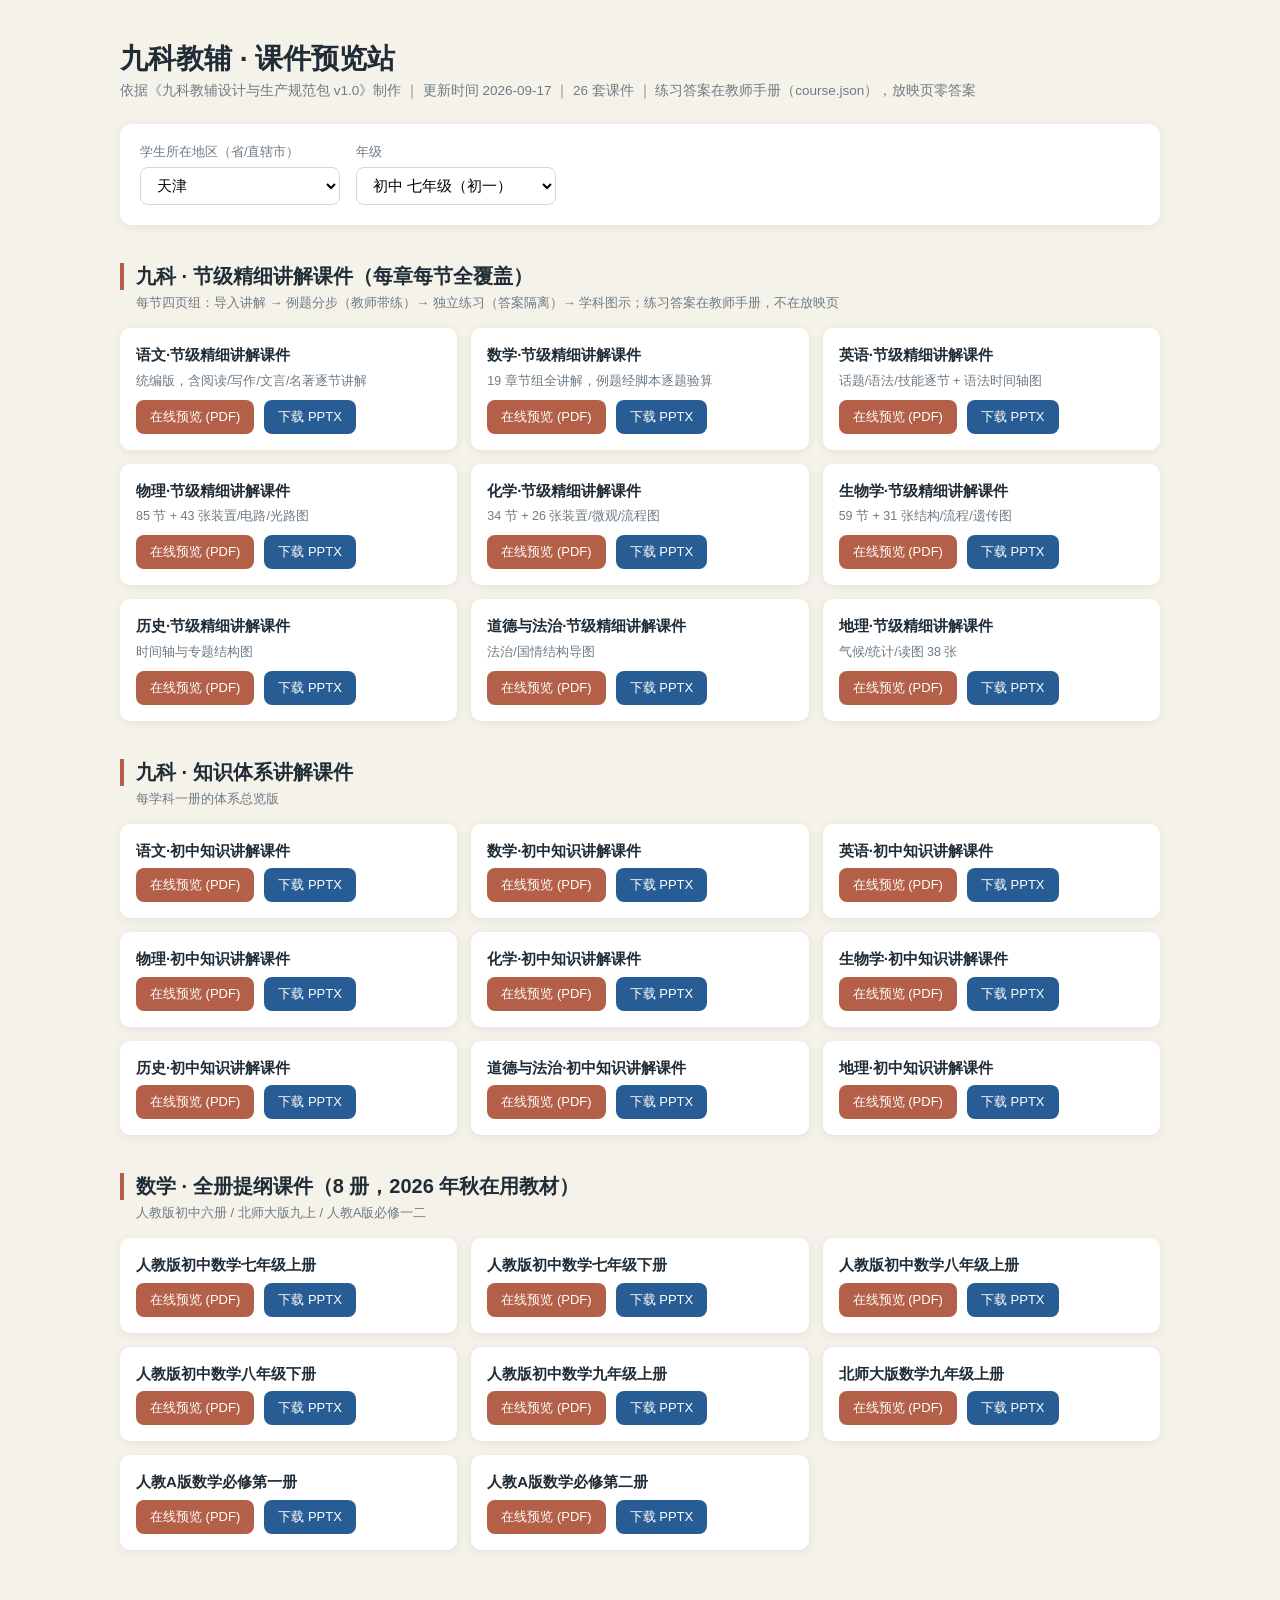
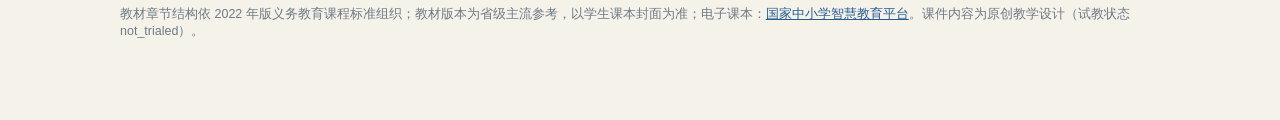
==== index.html @ 1300e270 "站点重建：26 套课件（九科节级精细 2781 页 + 知识讲解 + 数学提纲）+ 地区年级选题器" ====
<!DOCTYPE html>
<html lang="zh-CN"><head><meta charset="utf-8">
<meta name="viewport" content="width=device-width, initial-scale=1">
<title>九科教辅 · 课件预览站</title>
<style>
:root { --bg:#F5F2EA; --text:#202D37; --primary:#285C94; --accent:#B45F47; --muted:#6E7B85; --card:#fff; --line:#DDD5C6; }
* { box-sizing:border-box; }
body { margin:0; background:var(--bg); color:var(--text); font-family:"PingFang SC","Microsoft YaHei","Noto Sans CJK SC",sans-serif; }
.wrap { max-width:1080px; margin:0 auto; padding:40px 20px 80px; }
h1 { font-size:28px; margin:0 0 4px; } .note { color:var(--muted); font-size:13.5px; margin:0 0 24px; }
.sel { background:var(--card); border-radius:12px; padding:20px; box-shadow:0 2px 10px rgba(40,50,60,.08); display:flex; gap:16px; flex-wrap:wrap; align-items:flex-end; margin-bottom:8px; }
.sel label { display:block; font-size:12.5px; color:var(--muted); margin-bottom:6px; }
.sel select { padding:9px 12px; border-radius:8px; border:1px solid var(--line); font-size:14.5px; min-width:200px; background:#fff; }
#res { margin-top:22px; }
.verbox { background:#fff; border-radius:12px; padding:18px 20px; box-shadow:0 2px 10px rgba(40,50,60,.08); margin-bottom:18px; }
.verbox h3 { margin:0 0 10px; font-size:16px; color:var(--primary); }
.verbox table { width:100%; border-collapse:collapse; font-size:14px; }
.verbox td { padding:7px 8px; border-top:1px solid #EEE8DA; vertical-align:top; }
.verbox td:first-child { color:var(--muted); width:110px; white-space:nowrap; }
.warn { background:#F2E3DC; border-radius:10px; padding:12px 16px; font-size:13px; margin:0 0 18px; color:#7A4A38; }
h2 { font-size:20px; margin:38px 0 4px; padding-left:12px; border-left:4px solid var(--accent); }
p.sub { color:var(--muted); font-size:13px; margin:4px 0 16px 16px; }
.grid { display:grid; grid-template-columns:repeat(auto-fill,minmax(300px,1fr)); gap:14px; }
.card { background:var(--card); border-radius:10px; padding:16px; box-shadow:0 2px 10px rgba(40,50,60,.08); }
.t { font-weight:700; font-size:15px; line-height:1.5; margin-bottom:6px; }
.d { color:var(--muted); font-size:12.5px; margin-bottom:10px; }
.actions { display:flex; gap:10px; flex-wrap:wrap; }
.btn { display:inline-block; padding:8px 14px; border-radius:8px; font-size:13px; text-decoration:none; background:var(--primary); color:#fff; }
.btn.preview { background:var(--accent); }
.btn:hover { opacity:.88; }
footer { margin-top:56px; color:var(--muted); font-size:12.5px; }
a { color:var(--primary); }
</style></head><body><div class="wrap">
<h1>九科教辅 · 课件预览站</h1>
<p class="note">依据《九科教辅设计与生产规范包 v1.0》制作 ｜ 更新时间 2026-09-17 ｜ 26 套课件 ｜ 练习答案在教师手册（course.json），放映页零答案</p>

<div class="sel">
  <div><label>学生所在地区（省/直辖市）</label><select id="prov"><option>天津</option><option>河北</option><option>河南</option><option>山西</option><option>内蒙古</option><option>辽宁</option><option>吉林</option><option>黑龙江</option><option>安徽</option><option>福建</option><option>江西</option><option>湖北</option><option>湖南</option><option>广西</option><option>海南</option><option>重庆</option><option>贵州</option><option>云南</option><option>西藏</option><option>甘肃</option><option>青海</option><option>宁夏</option><option>新疆</option><option>北京</option><option>上海</option><option>江苏</option><option>浙江</option><option>广东</option><option>山东</option><option>四川</option><option>陕西</option></select></div>
  <div><label>年级</label><select id="grade"><option value="m7">初中 七年级（初一）</option><option value="m8">初中 八年级（初二）</option><option value="m9">初中 九年级（初三）</option><option value="h10">高中 高一</option><option value="h11">高中 高二</option><option value="h12">高中 高三</option><option value="p1">小学 一年级</option><option value="p2">小学 二年级</option><option value="p3">小学 三年级</option><option value="p4">小学 四年级</option><option value="p5">小学 五年级</option><option value="p6">小学 六年级</option></select></div>
</div>
<div id="res"></div>

<h2>九科 · 节级精细讲解课件（每章每节全覆盖）</h2><p class='sub'>每节四页组：导入讲解 → 例题分步（教师带练）→ 独立练习（答案隔离）→ 学科图示；练习答案在教师手册，不在放映页</p><div class="grid"><div class="card"><div class="t">语文·节级精细讲解课件</div><div class="d">统编版，含阅读/写作/文言/名著逐节讲解</div><div class="actions"><a class="btn preview" href="pdf/%E8%AF%AD%E6%96%87%C2%B7%E8%8A%82%E7%BA%A7%E7%B2%BE%E7%BB%86%E8%AE%B2%E8%A7%A3%E8%AF%BE%E4%BB%B6.pdf" target="_blank" rel="noopener">在线预览 (PDF)</a><a class="btn" href="pptx/%E8%AF%AD%E6%96%87%C2%B7%E8%8A%82%E7%BA%A7%E7%B2%BE%E7%BB%86%E8%AE%B2%E8%A7%A3%E8%AF%BE%E4%BB%B6.pptx">下载 PPTX</a></div></div><div class="card"><div class="t">数学·节级精细讲解课件</div><div class="d">19 章节组全讲解，例题经脚本逐题验算</div><div class="actions"><a class="btn preview" href="pdf/%E6%95%B0%E5%AD%A6%C2%B7%E8%8A%82%E7%BA%A7%E7%B2%BE%E7%BB%86%E8%AE%B2%E8%A7%A3%E8%AF%BE%E4%BB%B6.pdf" target="_blank" rel="noopener">在线预览 (PDF)</a><a class="btn" href="pptx/%E6%95%B0%E5%AD%A6%C2%B7%E8%8A%82%E7%BA%A7%E7%B2%BE%E7%BB%86%E8%AE%B2%E8%A7%A3%E8%AF%BE%E4%BB%B6.pptx">下载 PPTX</a></div></div><div class="card"><div class="t">英语·节级精细讲解课件</div><div class="d">话题/语法/技能逐节 + 语法时间轴图</div><div class="actions"><a class="btn preview" href="pdf/%E8%8B%B1%E8%AF%AD%C2%B7%E8%8A%82%E7%BA%A7%E7%B2%BE%E7%BB%86%E8%AE%B2%E8%A7%A3%E8%AF%BE%E4%BB%B6.pdf" target="_blank" rel="noopener">在线预览 (PDF)</a><a class="btn" href="pptx/%E8%8B%B1%E8%AF%AD%C2%B7%E8%8A%82%E7%BA%A7%E7%B2%BE%E7%BB%86%E8%AE%B2%E8%A7%A3%E8%AF%BE%E4%BB%B6.pptx">下载 PPTX</a></div></div><div class="card"><div class="t">物理·节级精细讲解课件</div><div class="d">85 节 + 43 张装置/电路/光路图</div><div class="actions"><a class="btn preview" href="pdf/%E7%89%A9%E7%90%86%C2%B7%E8%8A%82%E7%BA%A7%E7%B2%BE%E7%BB%86%E8%AE%B2%E8%A7%A3%E8%AF%BE%E4%BB%B6.pdf" target="_blank" rel="noopener">在线预览 (PDF)</a><a class="btn" href="pptx/%E7%89%A9%E7%90%86%C2%B7%E8%8A%82%E7%BA%A7%E7%B2%BE%E7%BB%86%E8%AE%B2%E8%A7%A3%E8%AF%BE%E4%BB%B6.pptx">下载 PPTX</a></div></div><div class="card"><div class="t">化学·节级精细讲解课件</div><div class="d">34 节 + 26 张装置/微观/流程图</div><div class="actions"><a class="btn preview" href="pdf/%E5%8C%96%E5%AD%A6%C2%B7%E8%8A%82%E7%BA%A7%E7%B2%BE%E7%BB%86%E8%AE%B2%E8%A7%A3%E8%AF%BE%E4%BB%B6.pdf" target="_blank" rel="noopener">在线预览 (PDF)</a><a class="btn" href="pptx/%E5%8C%96%E5%AD%A6%C2%B7%E8%8A%82%E7%BA%A7%E7%B2%BE%E7%BB%86%E8%AE%B2%E8%A7%A3%E8%AF%BE%E4%BB%B6.pptx">下载 PPTX</a></div></div><div class="card"><div class="t">生物学·节级精细讲解课件</div><div class="d">59 节 + 31 张结构/流程/遗传图</div><div class="actions"><a class="btn preview" href="pdf/%E7%94%9F%E7%89%A9%E5%AD%A6%C2%B7%E8%8A%82%E7%BA%A7%E7%B2%BE%E7%BB%86%E8%AE%B2%E8%A7%A3%E8%AF%BE%E4%BB%B6.pdf" target="_blank" rel="noopener">在线预览 (PDF)</a><a class="btn" href="pptx/%E7%94%9F%E7%89%A9%E5%AD%A6%C2%B7%E8%8A%82%E7%BA%A7%E7%B2%BE%E7%BB%86%E8%AE%B2%E8%A7%A3%E8%AF%BE%E4%BB%B6.pptx">下载 PPTX</a></div></div><div class="card"><div class="t">历史·节级精细讲解课件</div><div class="d">时间轴与专题结构图</div><div class="actions"><a class="btn preview" href="pdf/%E5%8E%86%E5%8F%B2%C2%B7%E8%8A%82%E7%BA%A7%E7%B2%BE%E7%BB%86%E8%AE%B2%E8%A7%A3%E8%AF%BE%E4%BB%B6.pdf" target="_blank" rel="noopener">在线预览 (PDF)</a><a class="btn" href="pptx/%E5%8E%86%E5%8F%B2%C2%B7%E8%8A%82%E7%BA%A7%E7%B2%BE%E7%BB%86%E8%AE%B2%E8%A7%A3%E8%AF%BE%E4%BB%B6.pptx">下载 PPTX</a></div></div><div class="card"><div class="t">道德与法治·节级精细讲解课件</div><div class="d">法治/国情结构导图</div><div class="actions"><a class="btn preview" href="pdf/%E9%81%93%E5%BE%B7%E4%B8%8E%E6%B3%95%E6%B2%BB%C2%B7%E8%8A%82%E7%BA%A7%E7%B2%BE%E7%BB%86%E8%AE%B2%E8%A7%A3%E8%AF%BE%E4%BB%B6.pdf" target="_blank" rel="noopener">在线预览 (PDF)</a><a class="btn" href="pptx/%E9%81%93%E5%BE%B7%E4%B8%8E%E6%B3%95%E6%B2%BB%C2%B7%E8%8A%82%E7%BA%A7%E7%B2%BE%E7%BB%86%E8%AE%B2%E8%A7%A3%E8%AF%BE%E4%BB%B6.pptx">下载 PPTX</a></div></div><div class="card"><div class="t">地理·节级精细讲解课件</div><div class="d">气候/统计/读图 38 张</div><div class="actions"><a class="btn preview" href="pdf/%E5%9C%B0%E7%90%86%C2%B7%E8%8A%82%E7%BA%A7%E7%B2%BE%E7%BB%86%E8%AE%B2%E8%A7%A3%E8%AF%BE%E4%BB%B6.pdf" target="_blank" rel="noopener">在线预览 (PDF)</a><a class="btn" href="pptx/%E5%9C%B0%E7%90%86%C2%B7%E8%8A%82%E7%BA%A7%E7%B2%BE%E7%BB%86%E8%AE%B2%E8%A7%A3%E8%AF%BE%E4%BB%B6.pptx">下载 PPTX</a></div></div></div>
<h2>九科 · 知识体系讲解课件</h2><p class='sub'>每学科一册的体系总览版</p><div class="grid"><div class="card"><div class="t">语文·初中知识讲解课件</div><div class="actions"><a class="btn preview" href="pdf/%E8%AF%AD%E6%96%87%C2%B7%E5%88%9D%E4%B8%AD%E7%9F%A5%E8%AF%86%E8%AE%B2%E8%A7%A3%E8%AF%BE%E4%BB%B6.pdf" target="_blank" rel="noopener">在线预览 (PDF)</a><a class="btn" href="pptx/%E8%AF%AD%E6%96%87%C2%B7%E5%88%9D%E4%B8%AD%E7%9F%A5%E8%AF%86%E8%AE%B2%E8%A7%A3%E8%AF%BE%E4%BB%B6.pptx">下载 PPTX</a></div></div><div class="card"><div class="t">数学·初中知识讲解课件</div><div class="actions"><a class="btn preview" href="pdf/%E6%95%B0%E5%AD%A6%C2%B7%E5%88%9D%E4%B8%AD%E7%9F%A5%E8%AF%86%E8%AE%B2%E8%A7%A3%E8%AF%BE%E4%BB%B6.pdf" target="_blank" rel="noopener">在线预览 (PDF)</a><a class="btn" href="pptx/%E6%95%B0%E5%AD%A6%C2%B7%E5%88%9D%E4%B8%AD%E7%9F%A5%E8%AF%86%E8%AE%B2%E8%A7%A3%E8%AF%BE%E4%BB%B6.pptx">下载 PPTX</a></div></div><div class="card"><div class="t">英语·初中知识讲解课件</div><div class="actions"><a class="btn preview" href="pdf/%E8%8B%B1%E8%AF%AD%C2%B7%E5%88%9D%E4%B8%AD%E7%9F%A5%E8%AF%86%E8%AE%B2%E8%A7%A3%E8%AF%BE%E4%BB%B6.pdf" target="_blank" rel="noopener">在线预览 (PDF)</a><a class="btn" href="pptx/%E8%8B%B1%E8%AF%AD%C2%B7%E5%88%9D%E4%B8%AD%E7%9F%A5%E8%AF%86%E8%AE%B2%E8%A7%A3%E8%AF%BE%E4%BB%B6.pptx">下载 PPTX</a></div></div><div class="card"><div class="t">物理·初中知识讲解课件</div><div class="actions"><a class="btn preview" href="pdf/%E7%89%A9%E7%90%86%C2%B7%E5%88%9D%E4%B8%AD%E7%9F%A5%E8%AF%86%E8%AE%B2%E8%A7%A3%E8%AF%BE%E4%BB%B6.pdf" target="_blank" rel="noopener">在线预览 (PDF)</a><a class="btn" href="pptx/%E7%89%A9%E7%90%86%C2%B7%E5%88%9D%E4%B8%AD%E7%9F%A5%E8%AF%86%E8%AE%B2%E8%A7%A3%E8%AF%BE%E4%BB%B6.pptx">下载 PPTX</a></div></div><div class="card"><div class="t">化学·初中知识讲解课件</div><div class="actions"><a class="btn preview" href="pdf/%E5%8C%96%E5%AD%A6%C2%B7%E5%88%9D%E4%B8%AD%E7%9F%A5%E8%AF%86%E8%AE%B2%E8%A7%A3%E8%AF%BE%E4%BB%B6.pdf" target="_blank" rel="noopener">在线预览 (PDF)</a><a class="btn" href="pptx/%E5%8C%96%E5%AD%A6%C2%B7%E5%88%9D%E4%B8%AD%E7%9F%A5%E8%AF%86%E8%AE%B2%E8%A7%A3%E8%AF%BE%E4%BB%B6.pptx">下载 PPTX</a></div></div><div class="card"><div class="t">生物学·初中知识讲解课件</div><div class="actions"><a class="btn preview" href="pdf/%E7%94%9F%E7%89%A9%E5%AD%A6%C2%B7%E5%88%9D%E4%B8%AD%E7%9F%A5%E8%AF%86%E8%AE%B2%E8%A7%A3%E8%AF%BE%E4%BB%B6.pdf" target="_blank" rel="noopener">在线预览 (PDF)</a><a class="btn" href="pptx/%E7%94%9F%E7%89%A9%E5%AD%A6%C2%B7%E5%88%9D%E4%B8%AD%E7%9F%A5%E8%AF%86%E8%AE%B2%E8%A7%A3%E8%AF%BE%E4%BB%B6.pptx">下载 PPTX</a></div></div><div class="card"><div class="t">历史·初中知识讲解课件</div><div class="actions"><a class="btn preview" href="pdf/%E5%8E%86%E5%8F%B2%C2%B7%E5%88%9D%E4%B8%AD%E7%9F%A5%E8%AF%86%E8%AE%B2%E8%A7%A3%E8%AF%BE%E4%BB%B6.pdf" target="_blank" rel="noopener">在线预览 (PDF)</a><a class="btn" href="pptx/%E5%8E%86%E5%8F%B2%C2%B7%E5%88%9D%E4%B8%AD%E7%9F%A5%E8%AF%86%E8%AE%B2%E8%A7%A3%E8%AF%BE%E4%BB%B6.pptx">下载 PPTX</a></div></div><div class="card"><div class="t">道德与法治·初中知识讲解课件</div><div class="actions"><a class="btn preview" href="pdf/%E9%81%93%E5%BE%B7%E4%B8%8E%E6%B3%95%E6%B2%BB%C2%B7%E5%88%9D%E4%B8%AD%E7%9F%A5%E8%AF%86%E8%AE%B2%E8%A7%A3%E8%AF%BE%E4%BB%B6.pdf" target="_blank" rel="noopener">在线预览 (PDF)</a><a class="btn" href="pptx/%E9%81%93%E5%BE%B7%E4%B8%8E%E6%B3%95%E6%B2%BB%C2%B7%E5%88%9D%E4%B8%AD%E7%9F%A5%E8%AF%86%E8%AE%B2%E8%A7%A3%E8%AF%BE%E4%BB%B6.pptx">下载 PPTX</a></div></div><div class="card"><div class="t">地理·初中知识讲解课件</div><div class="actions"><a class="btn preview" href="pdf/%E5%9C%B0%E7%90%86%C2%B7%E5%88%9D%E4%B8%AD%E7%9F%A5%E8%AF%86%E8%AE%B2%E8%A7%A3%E8%AF%BE%E4%BB%B6.pdf" target="_blank" rel="noopener">在线预览 (PDF)</a><a class="btn" href="pptx/%E5%9C%B0%E7%90%86%C2%B7%E5%88%9D%E4%B8%AD%E7%9F%A5%E8%AF%86%E8%AE%B2%E8%A7%A3%E8%AF%BE%E4%BB%B6.pptx">下载 PPTX</a></div></div></div>
<h2>数学 · 全册提纲课件（8 册，2026 年秋在用教材）</h2><p class='sub'>人教版初中六册 / 北师大版九上 / 人教A版必修一二</p><div class="grid"><div class="card"><div class="t">人教版初中数学七年级上册</div><div class="actions"><a class="btn preview" href="pdf/%E4%BA%BA%E6%95%99%E7%89%88%E5%88%9D%E4%B8%AD%E6%95%B0%E5%AD%A6%E4%B8%83%E5%B9%B4%E7%BA%A7%E4%B8%8A%E5%86%8C.pdf" target="_blank" rel="noopener">在线预览 (PDF)</a><a class="btn" href="pptx/%E4%BA%BA%E6%95%99%E7%89%88%E5%88%9D%E4%B8%AD%E6%95%B0%E5%AD%A6%E4%B8%83%E5%B9%B4%E7%BA%A7%E4%B8%8A%E5%86%8C.pptx">下载 PPTX</a></div></div><div class="card"><div class="t">人教版初中数学七年级下册</div><div class="actions"><a class="btn preview" href="pdf/%E4%BA%BA%E6%95%99%E7%89%88%E5%88%9D%E4%B8%AD%E6%95%B0%E5%AD%A6%E4%B8%83%E5%B9%B4%E7%BA%A7%E4%B8%8B%E5%86%8C.pdf" target="_blank" rel="noopener">在线预览 (PDF)</a><a class="btn" href="pptx/%E4%BA%BA%E6%95%99%E7%89%88%E5%88%9D%E4%B8%AD%E6%95%B0%E5%AD%A6%E4%B8%83%E5%B9%B4%E7%BA%A7%E4%B8%8B%E5%86%8C.pptx">下载 PPTX</a></div></div><div class="card"><div class="t">人教版初中数学八年级上册</div><div class="actions"><a class="btn preview" href="pdf/%E4%BA%BA%E6%95%99%E7%89%88%E5%88%9D%E4%B8%AD%E6%95%B0%E5%AD%A6%E5%85%AB%E5%B9%B4%E7%BA%A7%E4%B8%8A%E5%86%8C.pdf" target="_blank" rel="noopener">在线预览 (PDF)</a><a class="btn" href="pptx/%E4%BA%BA%E6%95%99%E7%89%88%E5%88%9D%E4%B8%AD%E6%95%B0%E5%AD%A6%E5%85%AB%E5%B9%B4%E7%BA%A7%E4%B8%8A%E5%86%8C.pptx">下载 PPTX</a></div></div><div class="card"><div class="t">人教版初中数学八年级下册</div><div class="actions"><a class="btn preview" href="pdf/%E4%BA%BA%E6%95%99%E7%89%88%E5%88%9D%E4%B8%AD%E6%95%B0%E5%AD%A6%E5%85%AB%E5%B9%B4%E7%BA%A7%E4%B8%8B%E5%86%8C.pdf" target="_blank" rel="noopener">在线预览 (PDF)</a><a class="btn" href="pptx/%E4%BA%BA%E6%95%99%E7%89%88%E5%88%9D%E4%B8%AD%E6%95%B0%E5%AD%A6%E5%85%AB%E5%B9%B4%E7%BA%A7%E4%B8%8B%E5%86%8C.pptx">下载 PPTX</a></div></div><div class="card"><div class="t">人教版初中数学九年级上册</div><div class="actions"><a class="btn preview" href="pdf/%E4%BA%BA%E6%95%99%E7%89%88%E5%88%9D%E4%B8%AD%E6%95%B0%E5%AD%A6%E4%B9%9D%E5%B9%B4%E7%BA%A7%E4%B8%8A%E5%86%8C.pdf" target="_blank" rel="noopener">在线预览 (PDF)</a><a class="btn" href="pptx/%E4%BA%BA%E6%95%99%E7%89%88%E5%88%9D%E4%B8%AD%E6%95%B0%E5%AD%A6%E4%B9%9D%E5%B9%B4%E7%BA%A7%E4%B8%8A%E5%86%8C.pptx">下载 PPTX</a></div></div><div class="card"><div class="t">北师大版数学九年级上册</div><div class="actions"><a class="btn preview" href="pdf/%E5%8C%97%E5%B8%88%E5%A4%A7%E7%89%88%E6%95%B0%E5%AD%A6%E4%B9%9D%E5%B9%B4%E7%BA%A7%E4%B8%8A%E5%86%8C.pdf" target="_blank" rel="noopener">在线预览 (PDF)</a><a class="btn" href="pptx/%E5%8C%97%E5%B8%88%E5%A4%A7%E7%89%88%E6%95%B0%E5%AD%A6%E4%B9%9D%E5%B9%B4%E7%BA%A7%E4%B8%8A%E5%86%8C.pptx">下载 PPTX</a></div></div><div class="card"><div class="t">人教A版数学必修第一册</div><div class="actions"><a class="btn preview" href="pdf/%E4%BA%BA%E6%95%99A%E7%89%88%E6%95%B0%E5%AD%A6%E5%BF%85%E4%BF%AE%E7%AC%AC%E4%B8%80%E5%86%8C.pdf" target="_blank" rel="noopener">在线预览 (PDF)</a><a class="btn" href="pptx/%E4%BA%BA%E6%95%99A%E7%89%88%E6%95%B0%E5%AD%A6%E5%BF%85%E4%BF%AE%E7%AC%AC%E4%B8%80%E5%86%8C.pptx">下载 PPTX</a></div></div><div class="card"><div class="t">人教A版数学必修第二册</div><div class="actions"><a class="btn preview" href="pdf/%E4%BA%BA%E6%95%99A%E7%89%88%E6%95%B0%E5%AD%A6%E5%BF%85%E4%BF%AE%E7%AC%AC%E4%BA%8C%E5%86%8C.pdf" target="_blank" rel="noopener">在线预览 (PDF)</a><a class="btn" href="pptx/%E4%BA%BA%E6%95%99A%E7%89%88%E6%95%B0%E5%AD%A6%E5%BF%85%E4%BF%AE%E7%AC%AC%E4%BA%8C%E5%86%8C.pptx">下载 PPTX</a></div></div></div>

<footer>教材章节结构依 2022 年版义务教育课程标准组织；教材版本为省级主流参考，以学生课本封面为准；电子课本：<a href="https://basic.smartedu.cn/tchMaterial" target="_blank" rel="noopener">国家中小学智慧教育平台</a>。课件内容为原创教学设计（试教状态 not_trialed）。</footer>

<script>
const RDATA = {"天津": {"v": "人教版"}, "河北": {"v": "人教版"}, "河南": {"v": "人教版"}, "山西": {"v": "人教版"}, "内蒙古": {"v": "人教版"}, "辽宁": {"v": "人教版"}, "吉林": {"v": "人教版"}, "黑龙江": {"v": "人教版"}, "安徽": {"v": "人教版"}, "福建": {"v": "人教版"}, "江西": {"v": "人教版"}, "湖北": {"v": "人教版"}, "湖南": {"v": "人教版"}, "广西": {"v": "人教版"}, "海南": {"v": "人教版"}, "重庆": {"v": "人教版"}, "贵州": {"v": "人教版"}, "云南": {"v": "人教版"}, "西藏": {"v": "人教版"}, "甘肃": {"v": "人教版"}, "青海": {"v": "人教版"}, "宁夏": {"v": "人教版"}, "新疆": {"v": "人教版"}, "北京": {"v": "人教版为主，部分区用北京版", "e": "北京版/外研版为主"}, "上海": {"v": "沪编版（五四制）", "e": "沪教版/上外版", "special": "上海全市五四学制、教材自成体系（沪编课本经国家审核），物化生内容并入综合科学类课本", "grade_note": "上海年级称预备年级（六）、初一（七）、初二（八）、初三（九）"}, "江苏": {"v": "苏科版", "e": "译林版", "p": "苏科版", "c": "沪教版", "b": "苏教版", "g": "人教版", "hs": "高中数学苏教版、英语译林版为主"}, "浙江": {"v": "浙教版", "e": "人教版/外研版", "special": "浙江初中设综合《科学》（浙教版），物理·化学·生物并入科学；《历史与社会》含地理内容"}, "广东": {"v": "人教版", "e": "人教版/外研版", "p": "沪科粤教版", "c": "科粤版", "hs": "高中物理粤教版为主"}, "山东": {"v": "人教版/青岛版（地市有差异）", "e": "人教版（五四制地市用鲁教版）", "p": "人教版（五四制地市用鲁科版）", "c": "人教版（五四制地市用鲁教版）", "w54": "青岛、烟台、威海等地市部分实行五四学制", "hs": "高中人教A版/鲁科版为主"}, "四川": {"v": "人教版/北师大版（地市有差异）", "e": "人教版/科普版（原仁爱版）"}, "陕西": {"v": "人教版/北师大版", "e": "人教版/外研版"}};
function esc(x){ const d=document.createElement("div"); d.textContent=x==null?"":String(x); return d.innerHTML; }
function fmtRow(k,v){ return "<tr><td>"+esc(k)+"</td><td>"+esc(v)+"</td></tr>"; }
function render(){
  const prov=document.getElementById("prov").value;
  const grade=document.getElementById("grade").value;
  const stage=grade[0]==="m"?"初中":(grade[0]==="h"?"高中":"小学");
  const r=RDATA[prov]||{};
  const rows=[];
  rows.push(fmtRow("学段·年级", stage+" · "+document.getElementById("grade").selectedOptions[0].text));
  if(stage==="初中"){
    rows.push(fmtRow("语文", "统编版（全国统一，人民教育出版社出版）"));
    const get=(k,label)=>{ if(r[k]) rows.push(fmtRow(label,r[k])); };
    get("v","数学"); get("e","英语"); get("p","物理"); get("c","化学"); get("b","生物学");
    rows.push(fmtRow("历史","统编版（全国统一）"));
    rows.push(fmtRow("道德与法治","统编版（全国统一）"));
    if(r.g) get("g","地理"); else rows.push(fmtRow("地理","人教版/湘教版等（七、八年级开设）"));
  } else if(stage==="高中"){
    rows.push(fmtRow("语文/思想政治/历史","统编版（全国统一）"));
    rows.push(fmtRow("数学", (r.hs? String(r.hs).replace("高中：","") : "人教A版为主")));
    rows.push(fmtRow("英语/物理/化学/生物/地理", "人教版为主，部分省份用外研/鲁科/粤教等——以学校课本为准"));
  } else {
    rows.push(fmtRow("语文/道德与法治","统编版（全国统一）"));
    rows.push(fmtRow("数学","人教/北师大/苏教/青岛/冀教/北京/西南大学等版本因省而异"));
    rows.push(fmtRow("英语","三年级起开设（人教PEP/外研/译林等版本因省而异）"));
    rows.push(fmtRow("科学","教科/苏教/粤教/湘科/人教鄂教等版本因省而异"));
  }
  if(r.special) rows.push(fmtRow("特别提醒", r.special));
  if(r.w54) rows.push(fmtRow("学制提醒", r.w54));
  if(r.grade_note) rows.push(fmtRow("年级口径", r.grade_note));
  let html = '<div class="verbox"><h3>'+esc(prov)+' · '+esc(stage)+' 在用教材版本参考</h3><table>'+rows.join("")+'</table></div>';
  let extra = "";
  if(stage==="初中"){
    const v=r.v||"人教版";
    if(v.indexOf("人教")>=0) html += '<p style="margin:0 0 8px 16px;font-size:13px;color:#6E7B85">数学分册：本站有人教版七至九年级各册，与你校版本一致。</p>';
    else if(v.indexOf("北师大")>=0) html += '<p style="margin:0 0 8px 16px;font-size:13px;color:#6E7B85">数学分册：本站有北师大版九年级上册。</p>';
    else html += '<div class="warn">提示：'+esc(prov)+'初中数学主流为'+esc(v)+'，与本站人教版分册不同。知识点一致、章节顺序有差异，可先用人教版讲解课件对照调整；对应版本可按需补制。</div>';
    extra = "";
  } else if(stage==="高中"){
    extra = (r.hs? "<p>"+esc(String(r.hs))+"（以学校课本为准）</p>" : "<p>高中统编三科全国统一；数学等人教A版为主。</p>");
    if(grade==="h12") extra += "<p>高二高三以选择性必修为主，可按需补制；现有必修课件适用于基础回归。</p>";
  } else {
    extra = "<p>小学阶段课件可按需补制；统编语文/道德与法治全国统一；数学英语科学版本因省而异。</p>";
  }
  document.getElementById("res").innerHTML = html + '<div class="verbox"><h3>课件匹配说明</h3>'+extra+'<p style="margin:8px 0 0">全部 26 套课件见下方分区列表；所有放映页均不含练习答案。</p></div>';
  window.scrollTo({top: document.getElementById("res").offsetTop - 20, behavior: "smooth"});
}
document.getElementById("prov").addEventListener("change", render);
document.getElementById("grade").addEventListener("change", render);
</script>
</div></body></html>
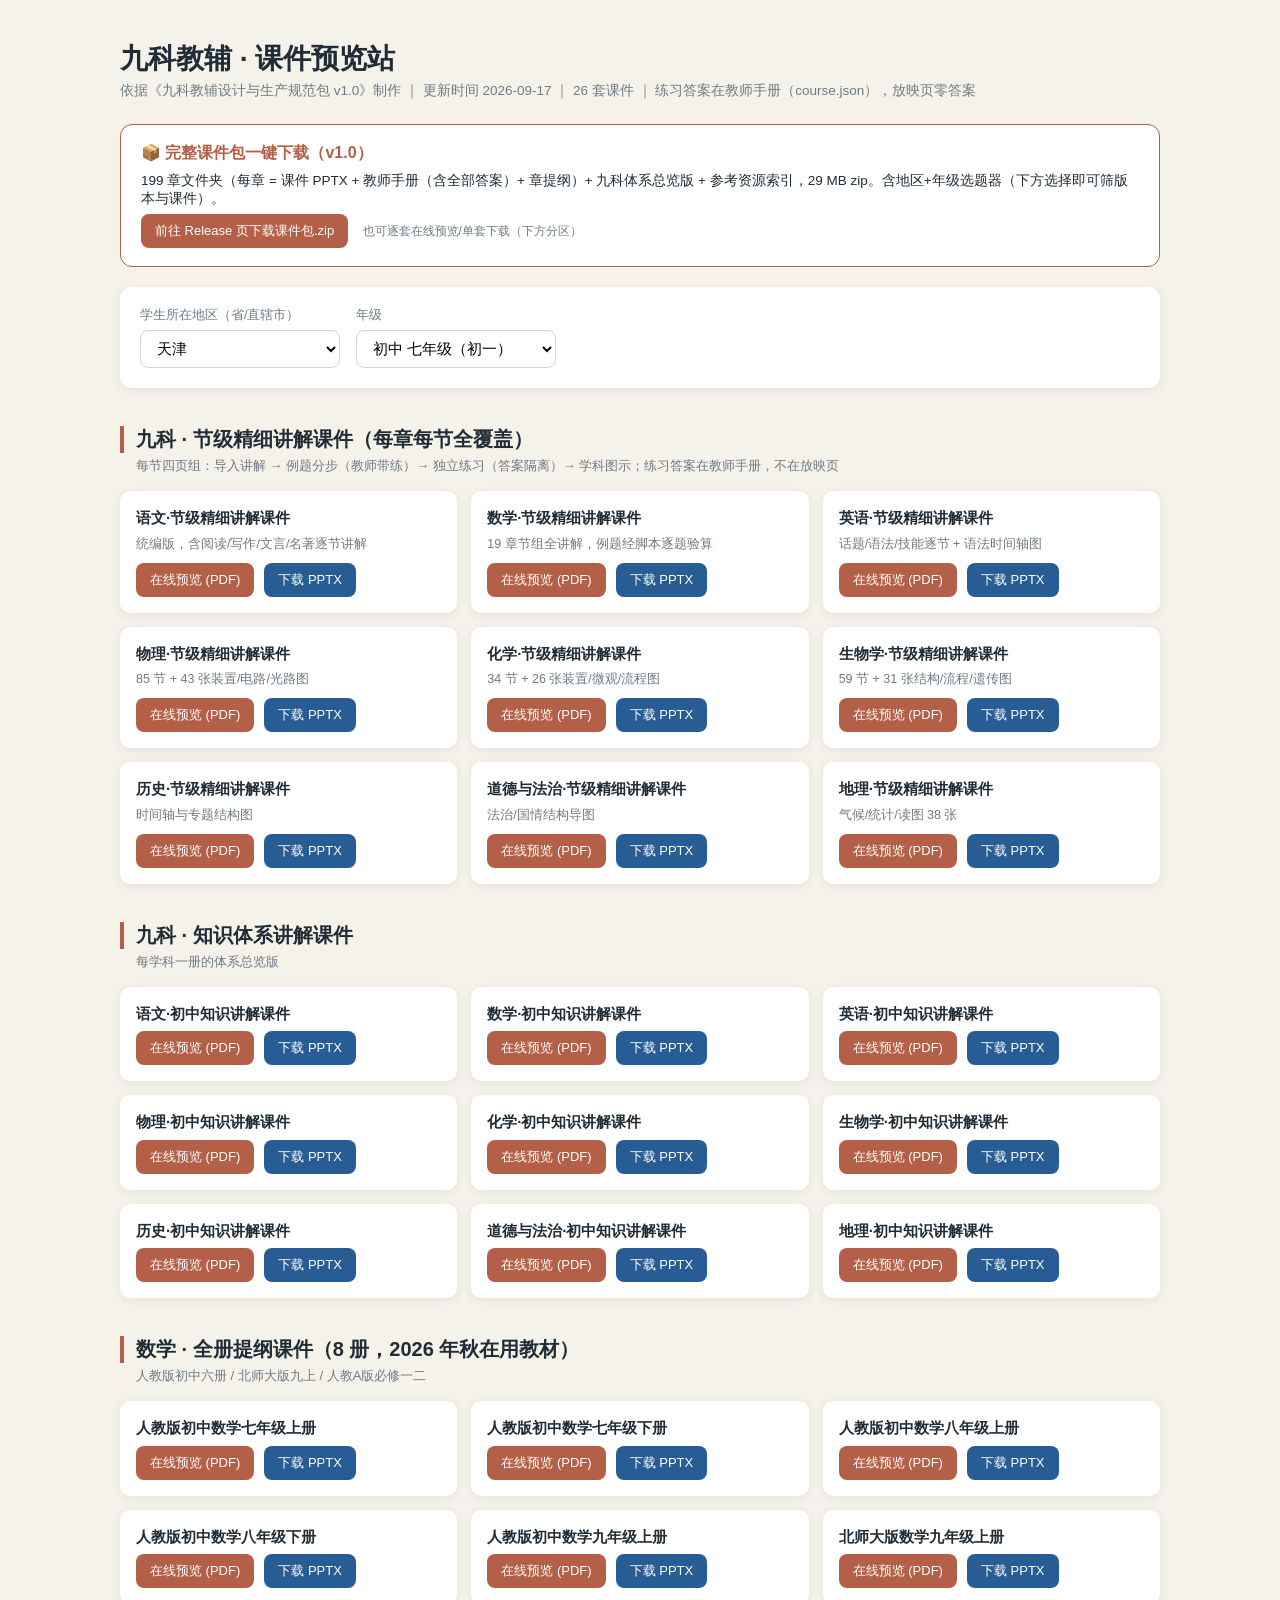
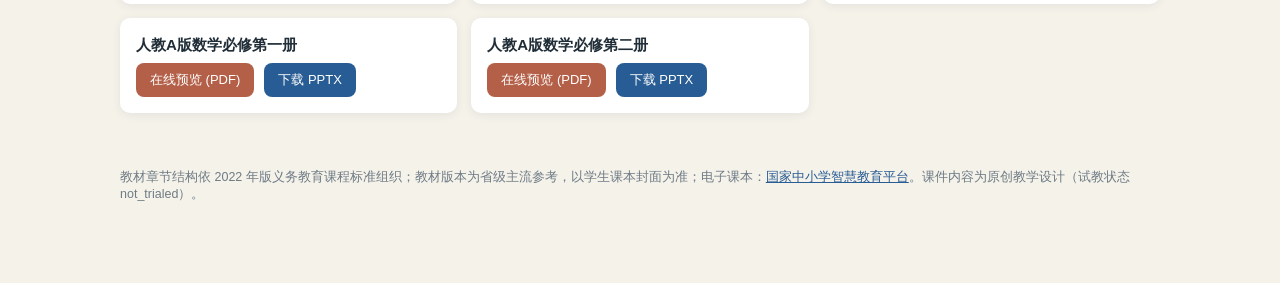
==== commit a4fdfede: "课件预览站 v2：26 套课件（九科节级精细 2256 页 + 知识讲解 + 数学提纲）+ 课件包 Release 入口 + 地区年级选题器" ====
--- a/index.html
+++ b/index.html
@@ -8,6 +8,9 @@
 body { margin:0; background:var(--bg); color:var(--text); font-family:"PingFang SC","Microsoft YaHei","Noto Sans CJK SC",sans-serif; }
 .wrap { max-width:1080px; margin:0 auto; padding:40px 20px 80px; }
 h1 { font-size:28px; margin:0 0 4px; } .note { color:var(--muted); font-size:13.5px; margin:0 0 24px; }
+.dlbox { background:#fff; border:1px solid #B45F47; border-radius:12px; padding:18px 20px; margin:0 0 20px; }
+.dlbox h3 { margin:0 0 8px; font-size:16px; color:var(--accent); }
+.dlbox p { margin:6px 0; font-size:13.5px; }
 .sel { background:var(--card); border-radius:12px; padding:20px; box-shadow:0 2px 10px rgba(40,50,60,.08); display:flex; gap:16px; flex-wrap:wrap; align-items:flex-end; margin-bottom:8px; }
 .sel label { display:block; font-size:12.5px; color:var(--muted); margin-bottom:6px; }
 .sel select { padding:9px 12px; border-radius:8px; border:1px solid var(--line); font-size:14.5px; min-width:200px; background:#fff; }
@@ -33,6 +36,13 @@
 </style></head><body><div class="wrap">
 <h1>九科教辅 · 课件预览站</h1>
 <p class="note">依据《九科教辅设计与生产规范包 v1.0》制作 ｜ 更新时间 2026-09-17 ｜ 26 套课件 ｜ 练习答案在教师手册（course.json），放映页零答案</p>
+
+<div class="dlbox">
+  <h3>📦 完整课件包一键下载（v1.0）</h3>
+  <p>199 章文件夹（每章 = 课件 PPTX + 教师手册（含全部答案）+ 章提纲）+ 九科体系总览版 + 参考资源索引，29 MB zip。含地区+年级选题器（下方选择即可筛版本与课件）。</p>
+  <a class="btn preview" href="https://github.com/vimalinx/jiajiao-courseware/releases/tag/kcb-v1.0" target="_blank" rel="noopener">前往 Release 页下载课件包.zip</a>
+  <span style="font-size:12px;color:#6E7B85;margin-left:10px">也可逐套在线预览/单套下载（下方分区）</span>
+</div>
 
 <div class="sel">
   <div><label>学生所在地区（省/直辖市）</label><select id="prov"><option>天津</option><option>河北</option><option>河南</option><option>山西</option><option>内蒙古</option><option>辽宁</option><option>吉林</option><option>黑龙江</option><option>安徽</option><option>福建</option><option>江西</option><option>湖北</option><option>湖南</option><option>广西</option><option>海南</option><option>重庆</option><option>贵州</option><option>云南</option><option>西藏</option><option>甘肃</option><option>青海</option><option>宁夏</option><option>新疆</option><option>北京</option><option>上海</option><option>江苏</option><option>浙江</option><option>广东</option><option>山东</option><option>四川</option><option>陕西</option></select></div>
@@ -81,8 +91,8 @@
   let extra = "";
   if(stage==="初中"){
     const v=r.v||"人教版";
-    if(v.indexOf("人教")>=0) html += '<p style="margin:0 0 8px 16px;font-size:13px;color:#6E7B85">数学分册：本站有人教版七至九年级各册，与你校版本一致。</p>';
-    else if(v.indexOf("北师大")>=0) html += '<p style="margin:0 0 8px 16px;font-size:13px;color:#6E7B85">数学分册：本站有北师大版九年级上册。</p>';
+    if(v.indexOf("人教")>=0) html += '<p style="margin:0 0 8px 16px;font-size:13px;color:#6E7B85">数学分册：本站有人教版七至九年级各册课件，与你校版本一致。</p>';
+    else if(v.indexOf("北师大")>=0) html += '<p style="margin:0 0 8px 16px;font-size:13px;color:#6E7B85">数学分册：本站有北师大版九年级上册课件。</p>';
     else html += '<div class="warn">提示：'+esc(prov)+'初中数学主流为'+esc(v)+'，与本站人教版分册不同。知识点一致、章节顺序有差异，可先用人教版讲解课件对照调整；对应版本可按需补制。</div>';
     extra = "";
   } else if(stage==="高中"){
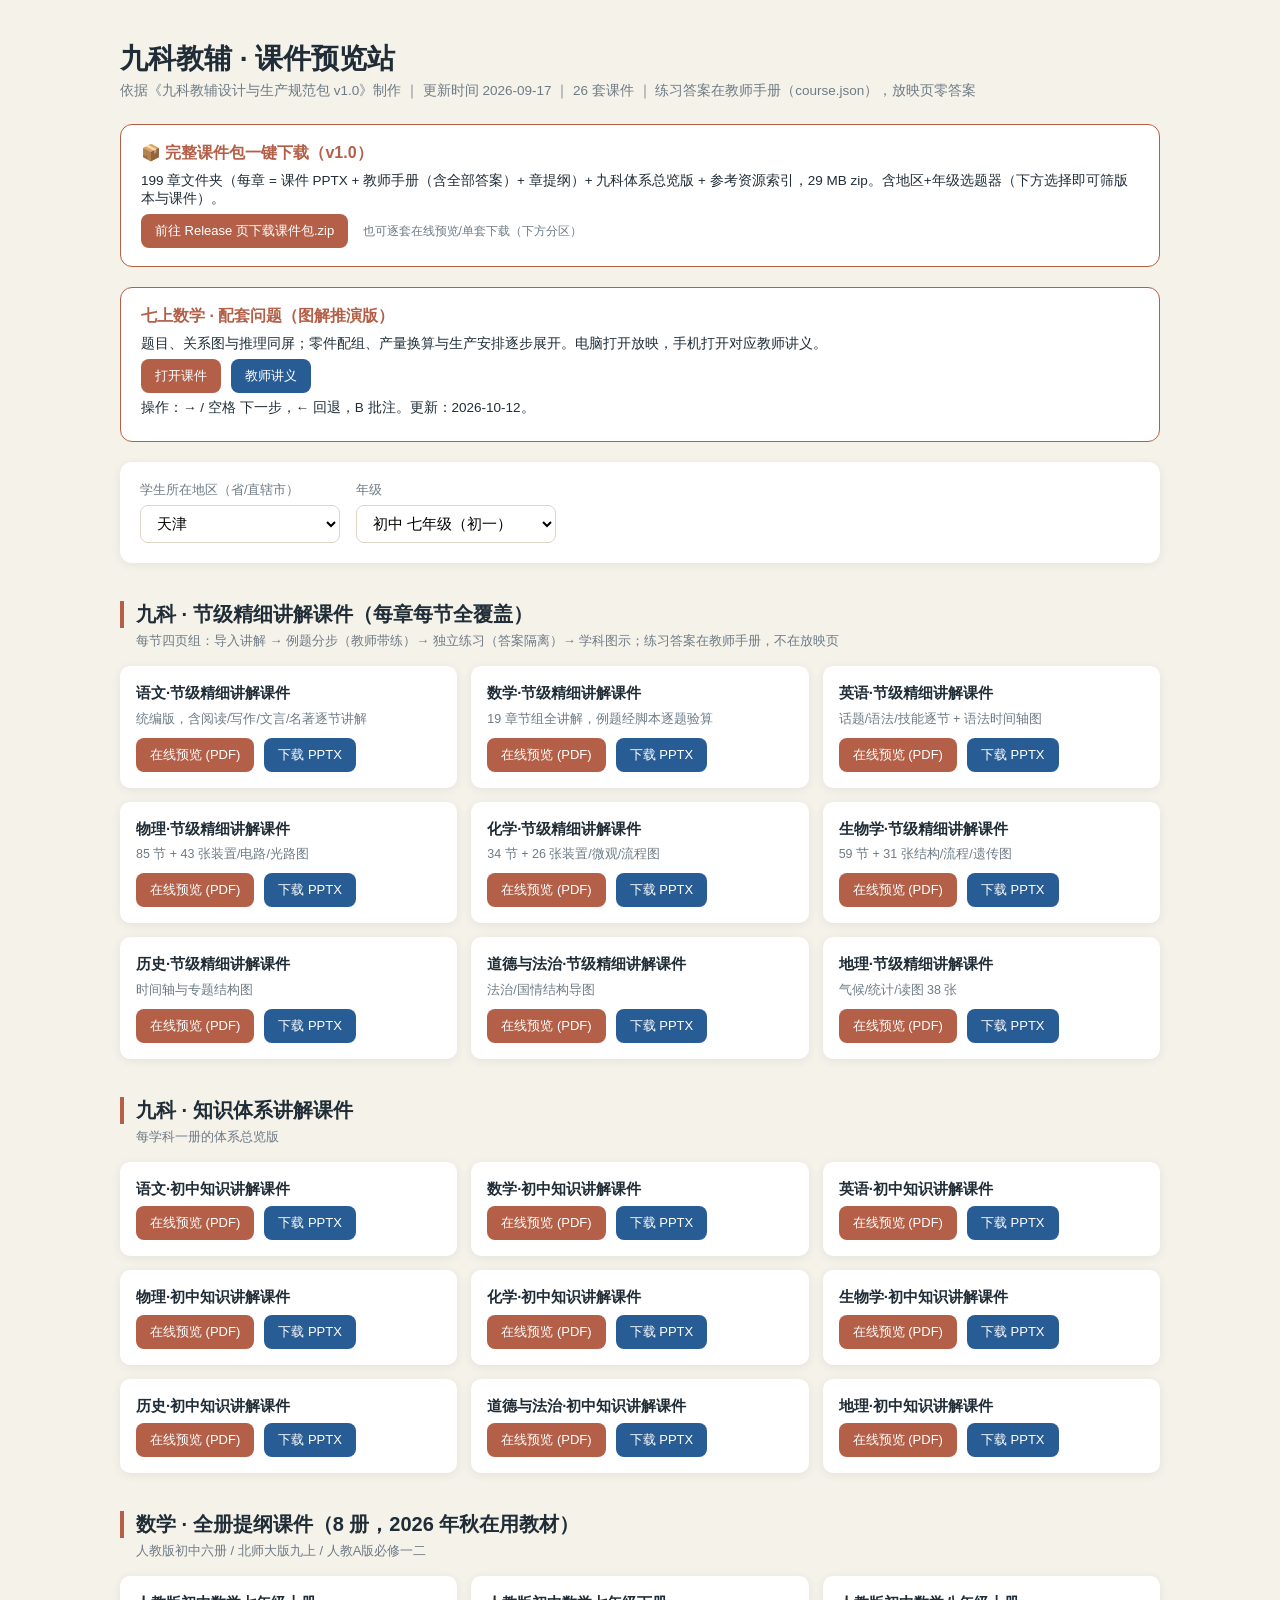
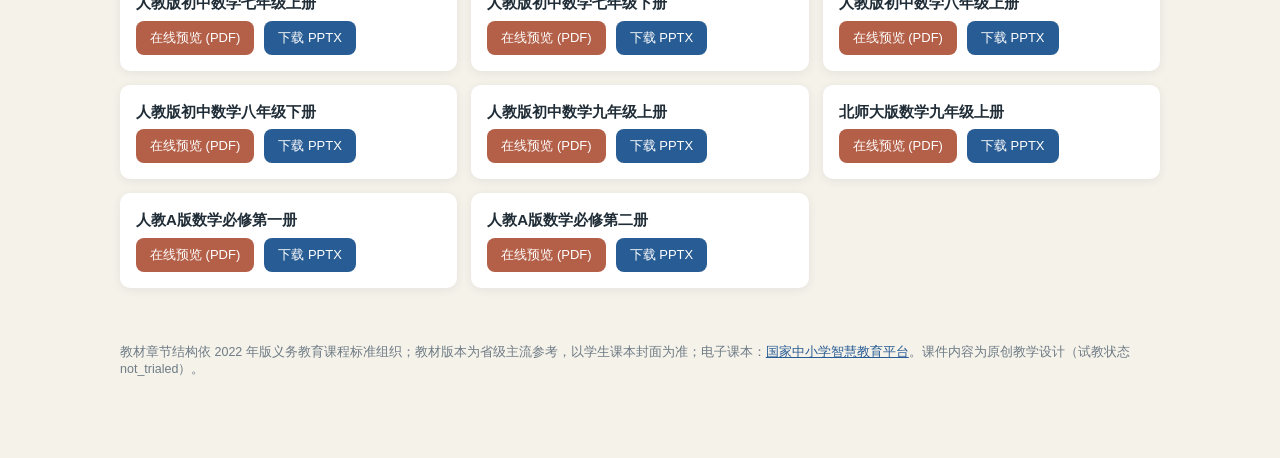
==== commit b26d90de: "Publish diagram-based matching-parts lesson and teacher guide" ====
--- a/index.html
+++ b/index.html
@@ -43,6 +43,13 @@
   <a class="btn preview" href="https://github.com/vimalinx/jiajiao-courseware/releases/tag/kcb-v1.0" target="_blank" rel="noopener">前往 Release 页下载课件包.zip</a>
   <span style="font-size:12px;color:#6E7B85;margin-left:10px">也可逐套在线预览/单套下载（下方分区）</span>
 </div>
+
+<section class="dlbox" id="peitao-diagram">
+  <h3>七上数学 · 配套问题（图解推演版）</h3>
+  <p>题目、关系图与推理同屏；零件配组、产量换算与生产安排逐步展开。电脑打开放映，手机打开对应教师讲义。</p>
+  <div class="actions"><a class="btn preview" href="html/peitao-20261012/">打开课件</a><a class="btn" href="html/peitao-20261012/teacher.html">教师讲义</a></div>
+  <p>操作：→ / 空格 下一步，← 回退，B 批注。更新：2026-10-12。</p>
+</section>
 
 <div class="sel">
   <div><label>学生所在地区（省/直辖市）</label><select id="prov"><option>天津</option><option>河北</option><option>河南</option><option>山西</option><option>内蒙古</option><option>辽宁</option><option>吉林</option><option>黑龙江</option><option>安徽</option><option>福建</option><option>江西</option><option>湖北</option><option>湖南</option><option>广西</option><option>海南</option><option>重庆</option><option>贵州</option><option>云南</option><option>西藏</option><option>甘肃</option><option>青海</option><option>宁夏</option><option>新疆</option><option>北京</option><option>上海</option><option>江苏</option><option>浙江</option><option>广东</option><option>山东</option><option>四川</option><option>陕西</option></select></div>
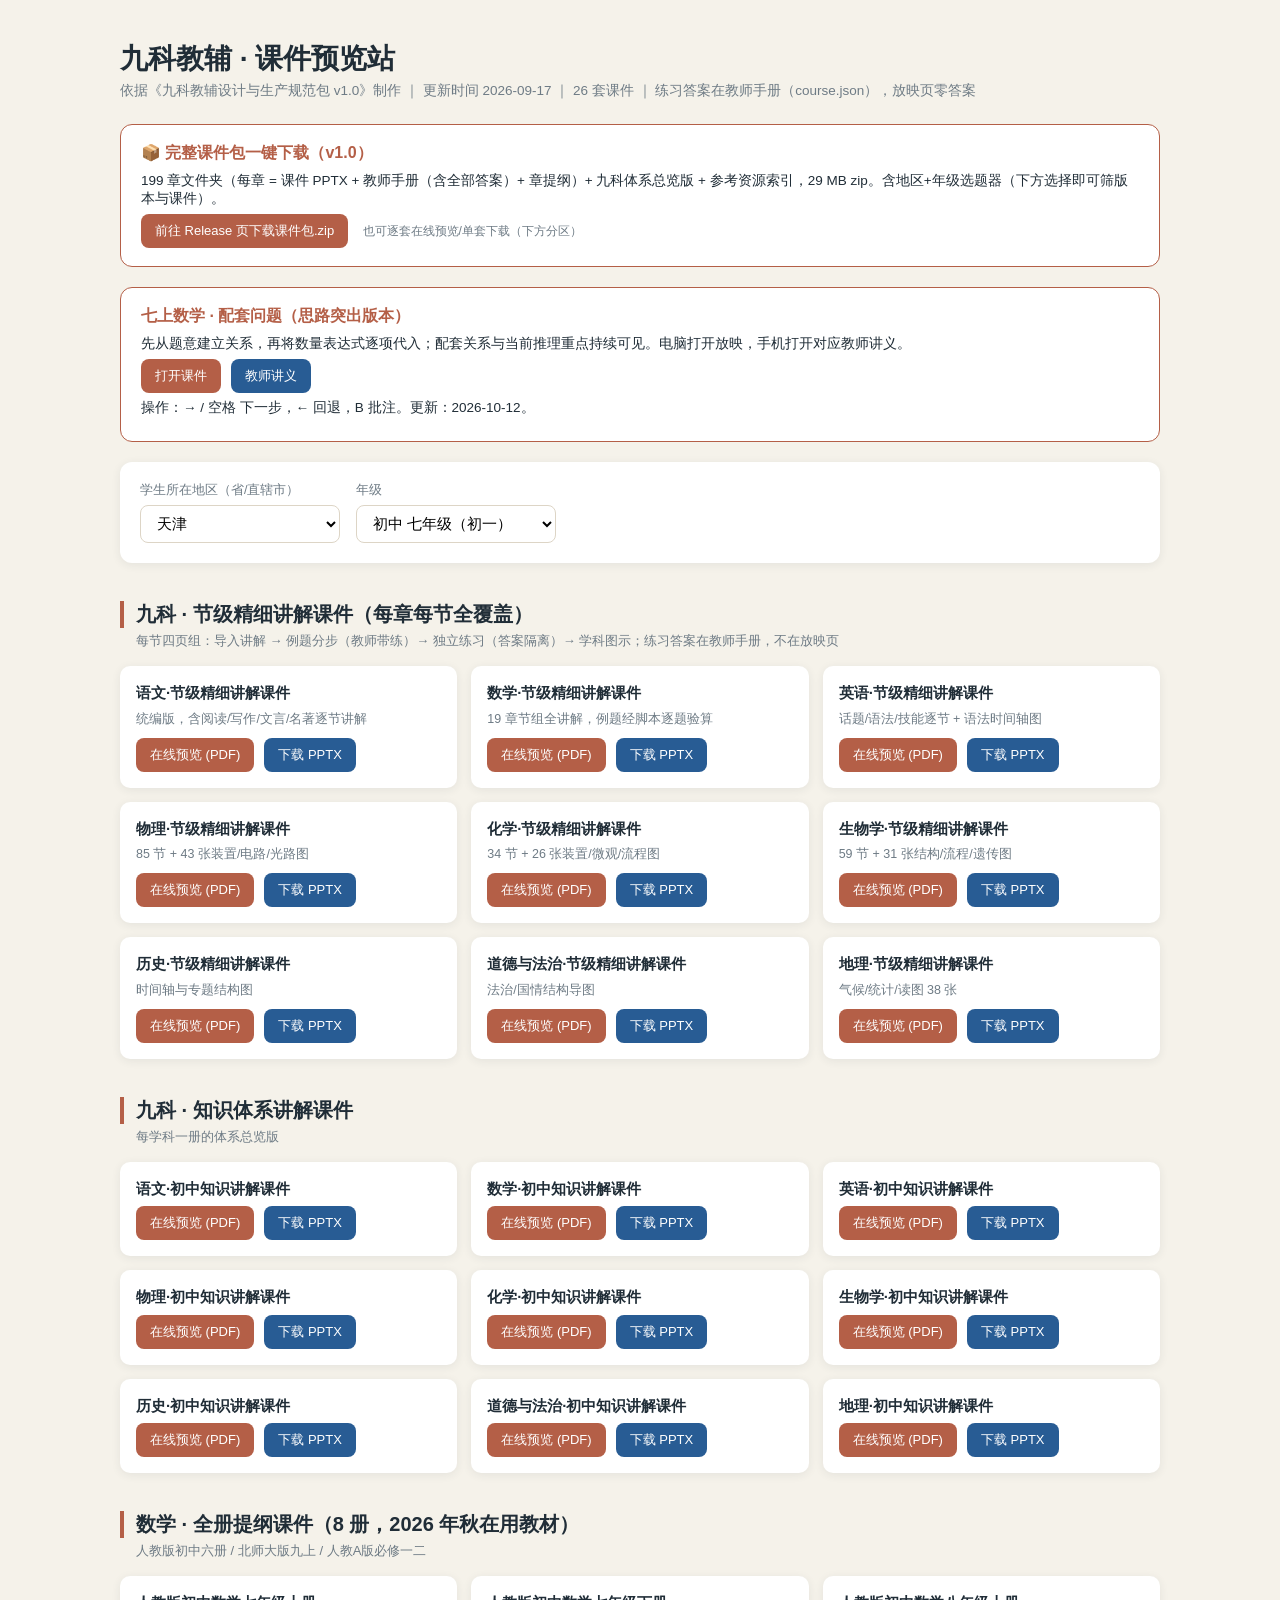
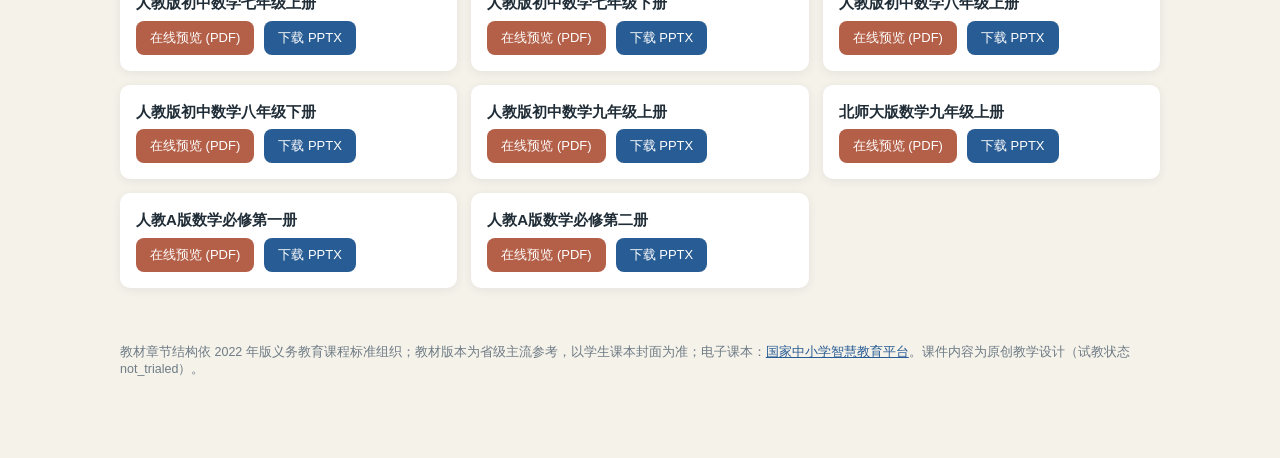
==== commit c9fbabdf: "Make pairing lessons show the governing relation before equation construction" ====
--- a/index.html
+++ b/index.html
@@ -45,9 +45,9 @@
 </div>
 
 <section class="dlbox" id="peitao-diagram">
-  <h3>七上数学 · 配套问题（图解推演版）</h3>
-  <p>题目、关系图与推理同屏；零件配组、产量换算与生产安排逐步展开。电脑打开放映，手机打开对应教师讲义。</p>
-  <div class="actions"><a class="btn preview" href="html/peitao-20261012/">打开课件</a><a class="btn" href="html/peitao-20261012/teacher.html">教师讲义</a></div>
+  <h3>七上数学 · 配套问题（思路突出版本）</h3>
+  <p>先从题意建立关系，再将数量表达式逐项代入；配套关系与当前推理重点持续可见。电脑打开放映，手机打开对应教师讲义。</p>
+  <div class="actions"><a class="btn preview" href="html/peitao-reasoning-20261012/">打开课件</a><a class="btn" href="html/peitao-reasoning-20261012/teacher.html">教师讲义</a></div>
   <p>操作：→ / 空格 下一步，← 回退，B 批注。更新：2026-10-12。</p>
 </section>
 
